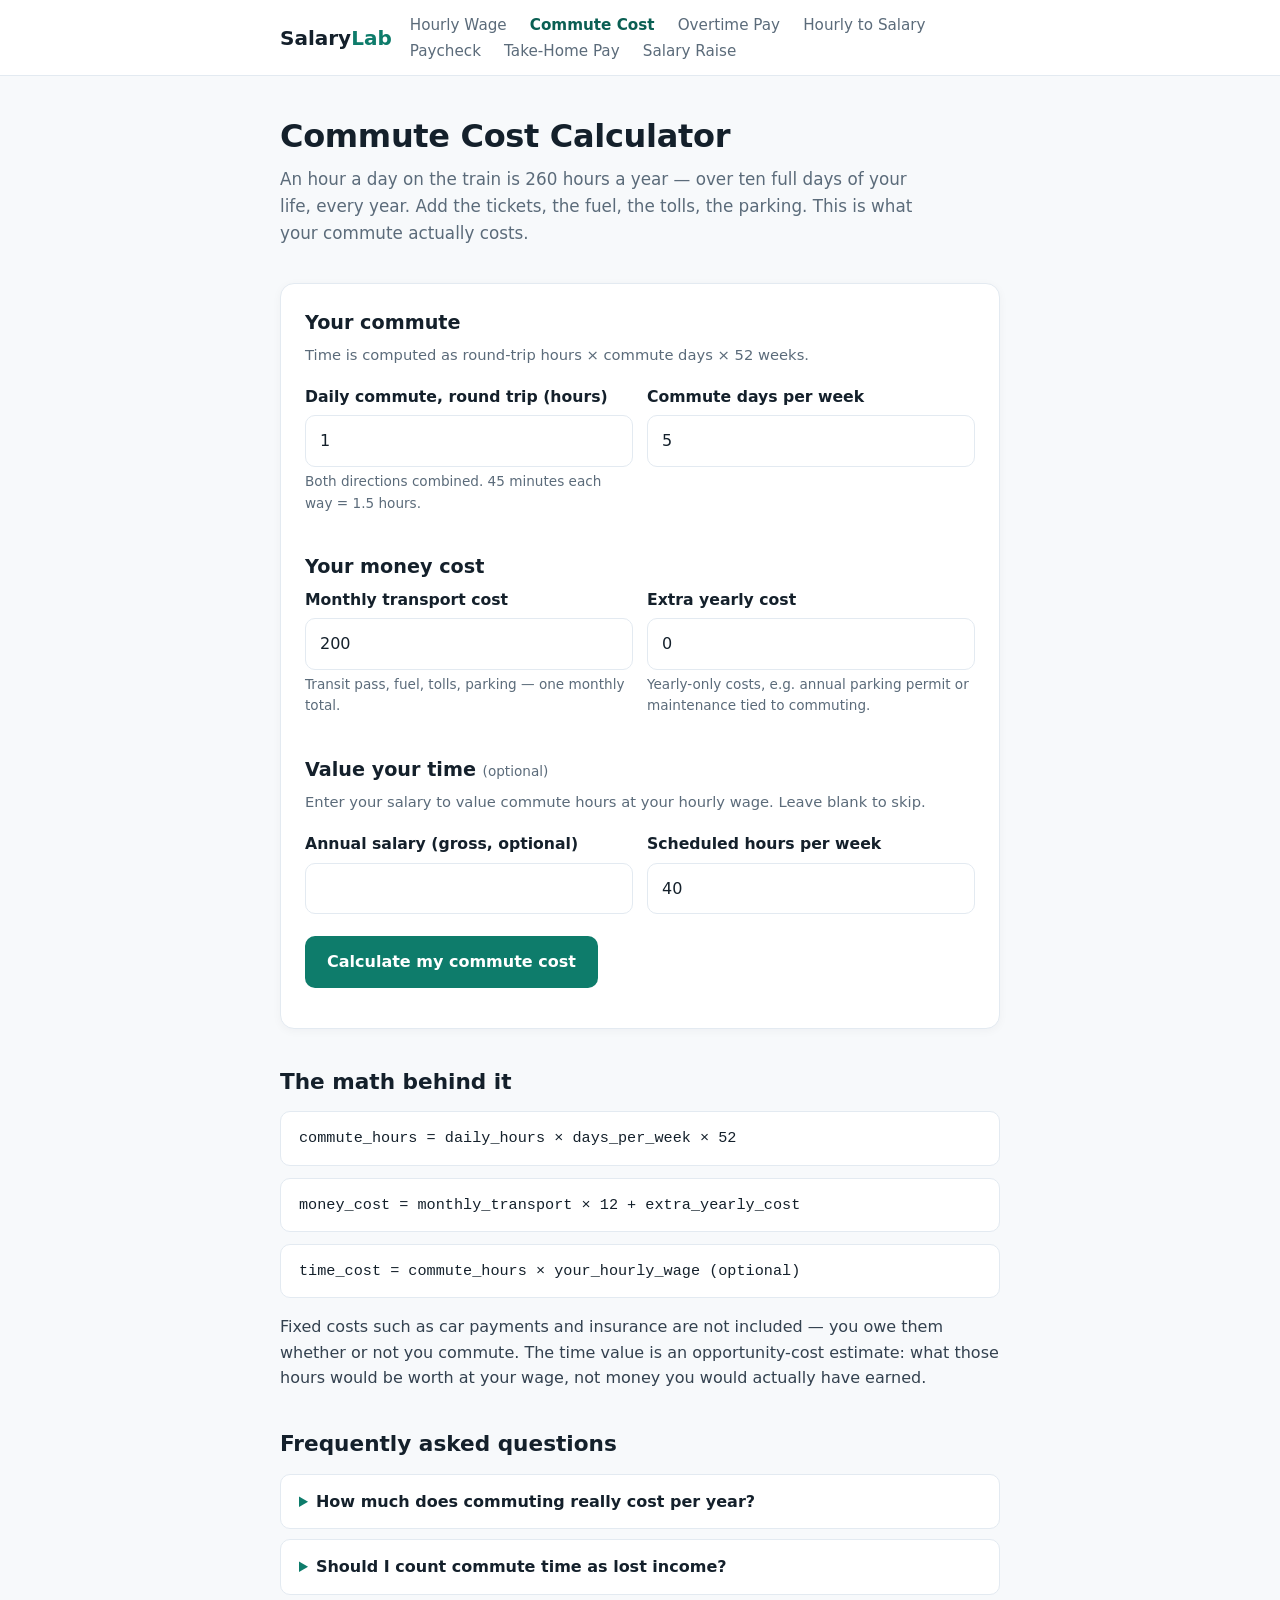
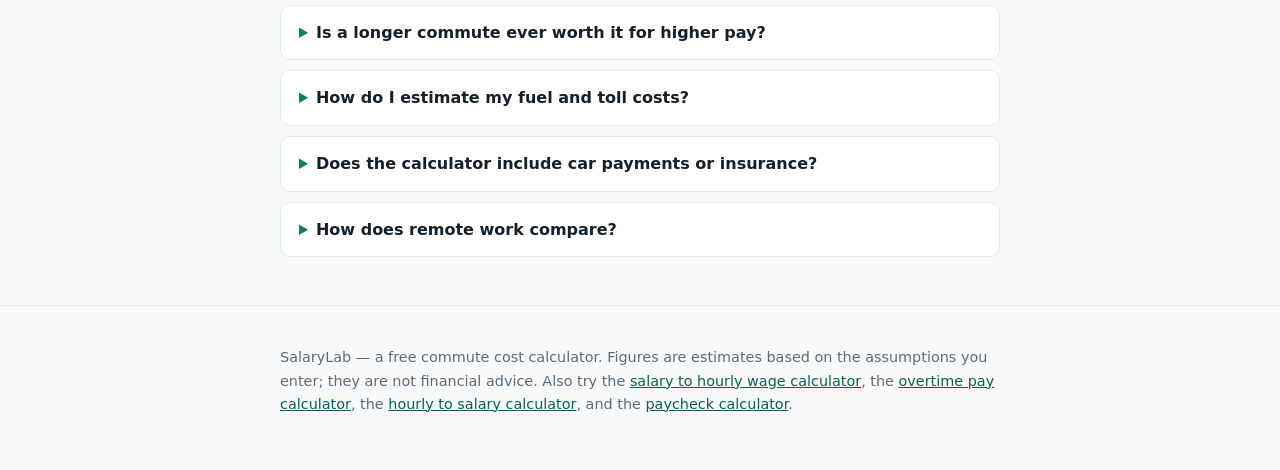
==== commute-cost/index.html @ ada54b38 "deploy commute-cost/index.html" ====
<!DOCTYPE html>
<html lang="en">
<head>
<meta charset="utf-8">
<meta name="viewport" content="width=device-width, initial-scale=1">
<title>Commute Cost Calculator — How Much Your Commute Really Costs | SalaryLab</title>
<meta name="description" content="Calculate the true yearly cost of your commute: the hours lost plus the money spent on transit, fuel, tolls, and parking — in one clear number.">
<link rel="canonical" href="https://salary.mimito6.uk/commute-cost">
<link rel="stylesheet" href="../styles.css">
<meta name="theme-color" content="#0e7c6b">
<script type="application/ld+json">
{
  "@context": "https://schema.org",
  "@type": "WebApplication",
  "name": "SalaryLab — Commute Cost Calculator",
  "url": "https://salary.mimito6.uk/commute-cost",
  "applicationCategory": "FinanceApplication",
  "operatingSystem": "Any",
  "offers": { "@type": "Offer", "price": "0", "priceCurrency": "USD" },
  "description": "Estimate the total yearly cost of commuting: hours lost plus money spent on transit, fuel, tolls, and parking."
}
</script>
<script type="application/ld+json">
{
  "@context": "https://schema.org",
  "@type": "FAQPage",
  "mainEntity": [
    {
      "@type": "Question",
      "name": "How much does commuting really cost per year?",
      "acceptedAnswer": { "@type": "Answer", "text": "It costs money plus time. Add your yearly transit or fuel expenses to the value of your commute hours. For example, a 1-hour daily round trip, 5 days a week, is 260 hours a year; valued at a $48.08/hour wage that is $12,500 in time alone." }
    },
    {
      "@type": "Question",
      "name": "Should I count commute time as lost income?",
      "acceptedAnswer": { "@type": "Answer", "text": "That is up to you. Valuing commute hours at your hourly wage shows the opportunity cost — what that time would be worth at your rate of pay. It is an estimate of lost value, not money you would have earned." }
    },
    {
      "@type": "Question",
      "name": "Is a longer commute ever worth it for higher pay?",
      "acceptedAnswer": { "@type": "Answer", "text": "Compare the salary difference against your commute cost. If the raise is smaller than what the commute costs you in time and money each year, the higher-paying job pays you less in real terms." }
    },
    {
      "@type": "Question",
      "name": "How do I estimate my fuel and toll costs?",
      "acceptedAnswer": { "@type": "Answer", "text": "Start with your monthly spend: fuel, tolls, parking, and transit passes. Multiply by 12, then add any yearly costs like vehicle maintenance tied to commuting. Enter the monthly figure and extra yearly costs in the calculator." }
    },
    {
      "@type": "Question",
      "name": "Does the calculator include car payments or insurance?",
      "acceptedAnswer": { "@type": "Answer", "text": "No. Fixed costs like car payments and insurance are due whether or not you commute, so they are excluded. Only include costs that scale with commuting, plus the optional time value of your commute hours." }
    },
    {
      "@type": "Question",
      "name": "How does remote work compare?",
      "acceptedAnswer": { "@type": "Answer", "text": "Working from home removes both the money cost and the time cost of commuting. Enter your current commute details to see the total yearly value a remote or hybrid schedule would give you back." }
    }
  ]
}
</script>
</head>
<body>
<header class="site-header">
  <div class="wrap">
    <a class="brand" href="/">Salary<span>Lab</span></a>
    <nav class="site-nav">
      <a href="/">Hourly Wage</a>
      <a href="/commute-cost" aria-current="page">Commute Cost</a>
      <a href="/overtime-pay">Overtime Pay</a>
      <a href="/hourly-to-salary">Hourly to Salary</a>
      <a href="/paycheck">Paycheck</a>
      <a href="/take-home-pay">Take-Home Pay</a>
      <a href="/salary-raise">Salary Raise</a>
    </nav>
  </div>
</header>

<main class="wrap">
  <div class="hero">
    <h1>Commute Cost Calculator</h1>
    <p class="lede">An hour a day on the train is 260 hours a year — over ten full days of your life, every year. Add the tickets, the fuel, the tolls, the parking. This is what your commute actually costs.</p>
  </div>

  <div class="card">
    <h2>Your commute</h2>
    <p class="hint">Time is computed as round-trip hours × commute days × 52 weeks.</p>
    <div class="field-grid">
      <div class="field">
        <label for="cCommuteHours">Daily commute, round trip (hours)</label>
        <input id="cCommuteHours" type="number" inputmode="decimal" min="0" step="any" value="1">
        <small>Both directions combined. 45 minutes each way = 1.5 hours.</small>
      </div>
      <div class="field">
        <label for="cDays">Commute days per week</label>
        <input id="cDays" type="number" inputmode="numeric" min="0" max="7" step="1" value="5">
      </div>
    </div>
    <h2 style="margin-top:22px;">Your money cost</h2>
    <div class="field-grid">
      <div class="field">
        <label for="cMonthlyCost">Monthly transport cost</label>
        <input id="cMonthlyCost" type="number" inputmode="decimal" min="0" step="any" value="200">
        <small>Transit pass, fuel, tolls, parking — one monthly total.</small>
      </div>
      <div class="field">
        <label for="cAnnualCost">Extra yearly cost</label>
        <input id="cAnnualCost" type="number" inputmode="decimal" min="0" step="any" value="0">
        <small>Yearly-only costs, e.g. annual parking permit or maintenance tied to commuting.</small>
      </div>
    </div>
    <h2 style="margin-top:22px;">Value your time <span style="font-weight:400;color:var(--muted);font-size:0.85rem;">(optional)</span></h2>
    <p class="hint">Enter your salary to value commute hours at your hourly wage. Leave blank to skip.</p>
    <div class="field-grid">
      <div class="field">
        <label for="cSalary">Annual salary (gross, optional)</label>
        <input id="cSalary" type="number" inputmode="decimal" min="0" step="any" value="">
      </div>
      <div class="field">
        <label for="cHoursPerWeek">Scheduled hours per week</label>
        <input id="cHoursPerWeek" type="number" inputmode="decimal" min="0" step="any" value="40">
      </div>
    </div>
    <div class="btn-row">
      <button class="btn" id="calcCommuteBtn" type="button">Calculate my commute cost</button>
    </div>
    <p id="commuteError" role="alert" style="color:#b3541e;font-weight:600;"></p>

    <div class="results" id="commuteResults" aria-live="polite">
      <div class="big-number">
        <div class="eyebrow">Your commute costs you every year</div>
        <div class="value" id="ccTotal">—</div>
        <div class="delta" id="ccDelta"></div>
      </div>
      <ul class="result-lines">
        <li><span class="k">Hours spent commuting / year</span><span class="v" id="ccHours">—</span></li>
        <li><span class="k">That's equivalent to</span><span class="v" id="ccDays">—</span></li>
        <li><span class="k">Or full work weeks</span><span class="v" id="ccWeeks">—</span></li>
        <li><span class="k">Money spent on transport / year</span><span class="v" id="ccMoney">—</span></li>
        <li id="rowTimeCost"><span class="k">Time value (at your hourly wage)</span><span class="v" id="ccTime">—</span></li>
      </ul>
      <div class="warn-note">Thinking of taking a "better-paid" job further away? <a href="/">Check whether the raise beats the commute on your true hourly pay →</a></div>
    </div>
  </div>

  <section class="block">
    <h2>The math behind it</h2>
    <div class="formula">commute_hours = daily_hours × days_per_week × 52</div>
    <div class="formula">money_cost = monthly_transport × 12 + extra_yearly_cost</div>
    <div class="formula">time_cost = commute_hours × your_hourly_wage (optional)</div>
    <p>Fixed costs such as car payments and insurance are not included — you owe them whether or not you commute. The time value is an opportunity-cost estimate: what those hours would be worth at your wage, not money you would actually have earned.</p>
  </section>

  <section class="block faq">
    <h2>Frequently asked questions</h2>
    <details><summary>How much does commuting really cost per year?</summary>
      <p>It costs money plus time. Add your yearly transit or fuel expenses to the value of your commute hours. For example, a 1-hour daily round trip, 5 days a week, is 260 hours a year; valued at a $48.08/hour wage that is $12,500 in time alone.</p>
    </details>
    <details><summary>Should I count commute time as lost income?</summary>
      <p>That is up to you. Valuing commute hours at your hourly wage shows the opportunity cost — what that time would be worth at your rate of pay. It is an estimate of lost value, not money you would have earned.</p>
    </details>
    <details><summary>Is a longer commute ever worth it for higher pay?</summary>
      <p>Compare the salary difference against your commute cost. If the raise is smaller than what the commute costs you in time and money each year, the higher-paying job pays you less in real terms.</p>
    </details>
    <details><summary>How do I estimate my fuel and toll costs?</summary>
      <p>Start with your monthly spend: fuel, tolls, parking, and transit passes. Multiply by 12, then add any yearly costs like vehicle maintenance tied to commuting. Enter the monthly figure and extra yearly costs in the calculator.</p>
    </details>
    <details><summary>Does the calculator include car payments or insurance?</summary>
      <p>No. Fixed costs like car payments and insurance are due whether or not you commute, so they are excluded. Only include costs that scale with commuting, plus the optional time value of your commute hours.</p>
    </details>
    <details><summary>How does remote work compare?</summary>
      <p>Working from home removes both the money cost and the time cost of commuting. Enter your current commute details to see the total yearly value a remote or hybrid schedule would give you back.</p>
    </details>
  </section>
</main>

<footer class="site-footer">
  <div class="wrap">
    <p>SalaryLab — a free commute cost calculator. Figures are estimates based on the assumptions you enter; they are not financial advice. Also try the <a href="/">salary to hourly wage calculator</a>, the <a href="/overtime-pay">overtime pay calculator</a>, the <a href="/hourly-to-salary">hourly to salary calculator</a>, and the <a href="/paycheck">paycheck calculator</a>.</p>
  </div>
</footer>
<script src="../app.js"></script>
</body>
</html>
---- styles.css ----
/* SalaryLab — clean, mobile-first, zero external requests */
:root {
  --bg: #f7f9fb;
  --surface: #ffffff;
  --ink: #14202b;
  --muted: #5b6b7a;
  --line: #e3eaf1;
  --accent: #0e7c6b;
  --accent-dark: #0a5f53;
  --warn: #b3541e;
  --radius: 14px;
  --max: 760px;
  --font: system-ui, -apple-system, "Segoe UI", Roboto, "Helvetica Neue", Arial, sans-serif;
}
* { box-sizing: border-box; }
html { -webkit-text-size-adjust: 100%; }
body {
  margin: 0;
  font-family: var(--font);
  background: var(--bg);
  color: var(--ink);
  line-height: 1.6;
}
.wrap { max-width: var(--max); margin: 0 auto; padding: 0 20px; }

/* header / nav */
.site-header {
  background: var(--surface);
  border-bottom: 1px solid var(--line);
  position: sticky; top: 0; z-index: 10;
}
.site-header .wrap {
  display: flex; align-items: center; justify-content: space-between;
  padding-top: 12px; padding-bottom: 12px;
}
.brand { font-weight: 800; font-size: 1.25rem; color: var(--ink); text-decoration: none; }
.brand span { color: var(--accent); }
.site-nav a {
  color: var(--muted); text-decoration: none; font-size: 0.95rem; margin-left: 18px;
  white-space: nowrap;
}
.site-nav a[aria-current="page"] { color: var(--accent-dark); font-weight: 700; }
.site-nav a:hover { color: var(--ink); }

/* hero */
.hero { padding: 40px 0 8px; }
.hero h1 { font-size: 2rem; line-height: 1.25; margin: 0 0 10px; letter-spacing: -0.01em; }
.hero p.lede { color: var(--muted); font-size: 1.05rem; margin: 0; max-width: 60ch; }

/* calculator card */
.card {
  background: var(--surface);
  border: 1px solid var(--line);
  border-radius: var(--radius);
  padding: 24px;
  margin: 28px 0;
  box-shadow: 0 2px 10px rgba(20, 32, 43, 0.04);
}
.card h2 { margin: 0 0 4px; font-size: 1.2rem; }
.card .hint { color: var(--muted); font-size: 0.92rem; margin: 0 0 18px; }

.field { margin-bottom: 16px; }
.field label { display: block; font-weight: 650; margin-bottom: 6px; font-size: 0.98rem; }
.field small { display: block; color: var(--muted); font-weight: 400; margin-top: 4px; font-size: 0.85rem; }
.field input, .field select {
  width: 100%;
  font: inherit;
  padding: 12px 14px;
  border: 1px solid var(--line);
  border-radius: 10px;
  background: #fff;
  color: var(--ink);
}
.field input:focus, .field select:focus {
  outline: 2px solid var(--accent);
  outline-offset: 1px;
  border-color: var(--accent);
}
.field-grid { display: grid; grid-template-columns: 1fr 1fr; gap: 14px; }
@media (max-width: 560px) { .field-grid { grid-template-columns: 1fr; } }
.btn-row { display: flex; gap: 10px; flex-wrap: wrap; margin-top: 6px; }
button.btn {
  font: inherit; font-weight: 700; cursor: pointer;
  background: var(--accent); color: #fff; border: none;
  border-radius: 10px; padding: 13px 22px;
}
button.btn:hover { background: var(--accent-dark); }
button.btn-ghost {
  background: transparent; color: var(--muted); border: 1px solid var(--line);
}
button.btn-ghost:hover { color: var(--ink); }

/* results */
.results { display: none; }
.results.show { display: block; }
.big-number {
  background: var(--ink);
  color: #fff;
  border-radius: var(--radius);
  padding: 28px 24px;
  text-align: center;
  margin: 20px 0;
}
.big-number .eyebrow {
  text-transform: uppercase; letter-spacing: 0.08em;
  font-size: 0.8rem; color: #9fb3c4; margin-bottom: 6px;
}
.big-number .value { font-size: 3rem; font-weight: 800; letter-spacing: -0.02em; line-height: 1.1; }
.big-number .value small { font-size: 1.2rem; font-weight: 600; color: #9fb3c4; }
.big-number .delta { margin-top: 10px; font-size: 1.05rem; color: #ffd9a8; }
.big-number.nominal .delta { color: #9fd8c9; }
.big-number.nominal .value { font-size: 2.4rem; }
.result-lines { margin: 0; padding: 0; list-style: none; }
.result-lines li {
  display: flex; justify-content: space-between; gap: 12px;
  padding: 10px 2px; border-bottom: 1px dashed var(--line);
  font-size: 0.98rem;
}
.result-lines li:last-child { border-bottom: none; }
.result-lines .k { color: var(--muted); }
.result-lines .v { font-weight: 700; white-space: nowrap; }
.warn-note {
  background: #fff7ed; border: 1px solid #f4d9b8; color: #7a4a12;
  border-radius: 10px; padding: 12px 16px; font-size: 0.9rem; margin-top: 16px;
}

/* explainer + faq */
section.block { margin: 36px 0; }
section.block h2 { font-size: 1.35rem; margin: 0 0 12px; }
section.block p, section.block li { color: #33414f; }
.formula {
  background: var(--surface); border: 1px solid var(--line); border-radius: 10px;
  padding: 14px 18px; font-family: ui-monospace, SFMono-Regular, Menlo, Consolas, monospace;
  font-size: 0.95rem; overflow-x: auto; margin: 12px 0;
}
.faq details {
  background: var(--surface); border: 1px solid var(--line); border-radius: 10px;
  padding: 14px 18px; margin-bottom: 10px;
}
.faq summary { font-weight: 650; cursor: pointer; }
.faq summary::marker { color: var(--accent); }
.faq p { margin: 8px 0 2px; color: #33414f; }

.site-footer {
  border-top: 1px solid var(--line); margin-top: 48px; padding: 26px 0 40px;
  color: var(--muted); font-size: 0.9rem;
}
.site-footer a { color: var(--accent-dark); }

@media (prefers-color-scheme: dark) {
  :root {
    --bg: #10161d; --surface: #172029; --ink: #e8eef4; --muted: #93a5b5;
    --line: #26333f; --accent: #35b598; --accent-dark: #63d3b9; --warn: #e09a55;
  }
  .field input, .field select { background: #10161d; }
  .big-number .eyebrow { color: #8fa3b5; }
  section.block p, section.block li { color: #c3cfda; }
  .faq p { color: #c3cfda; }
  .warn-note { background: #241a0e; border-color: #6b4a1e; color: #e8b96f; }
}
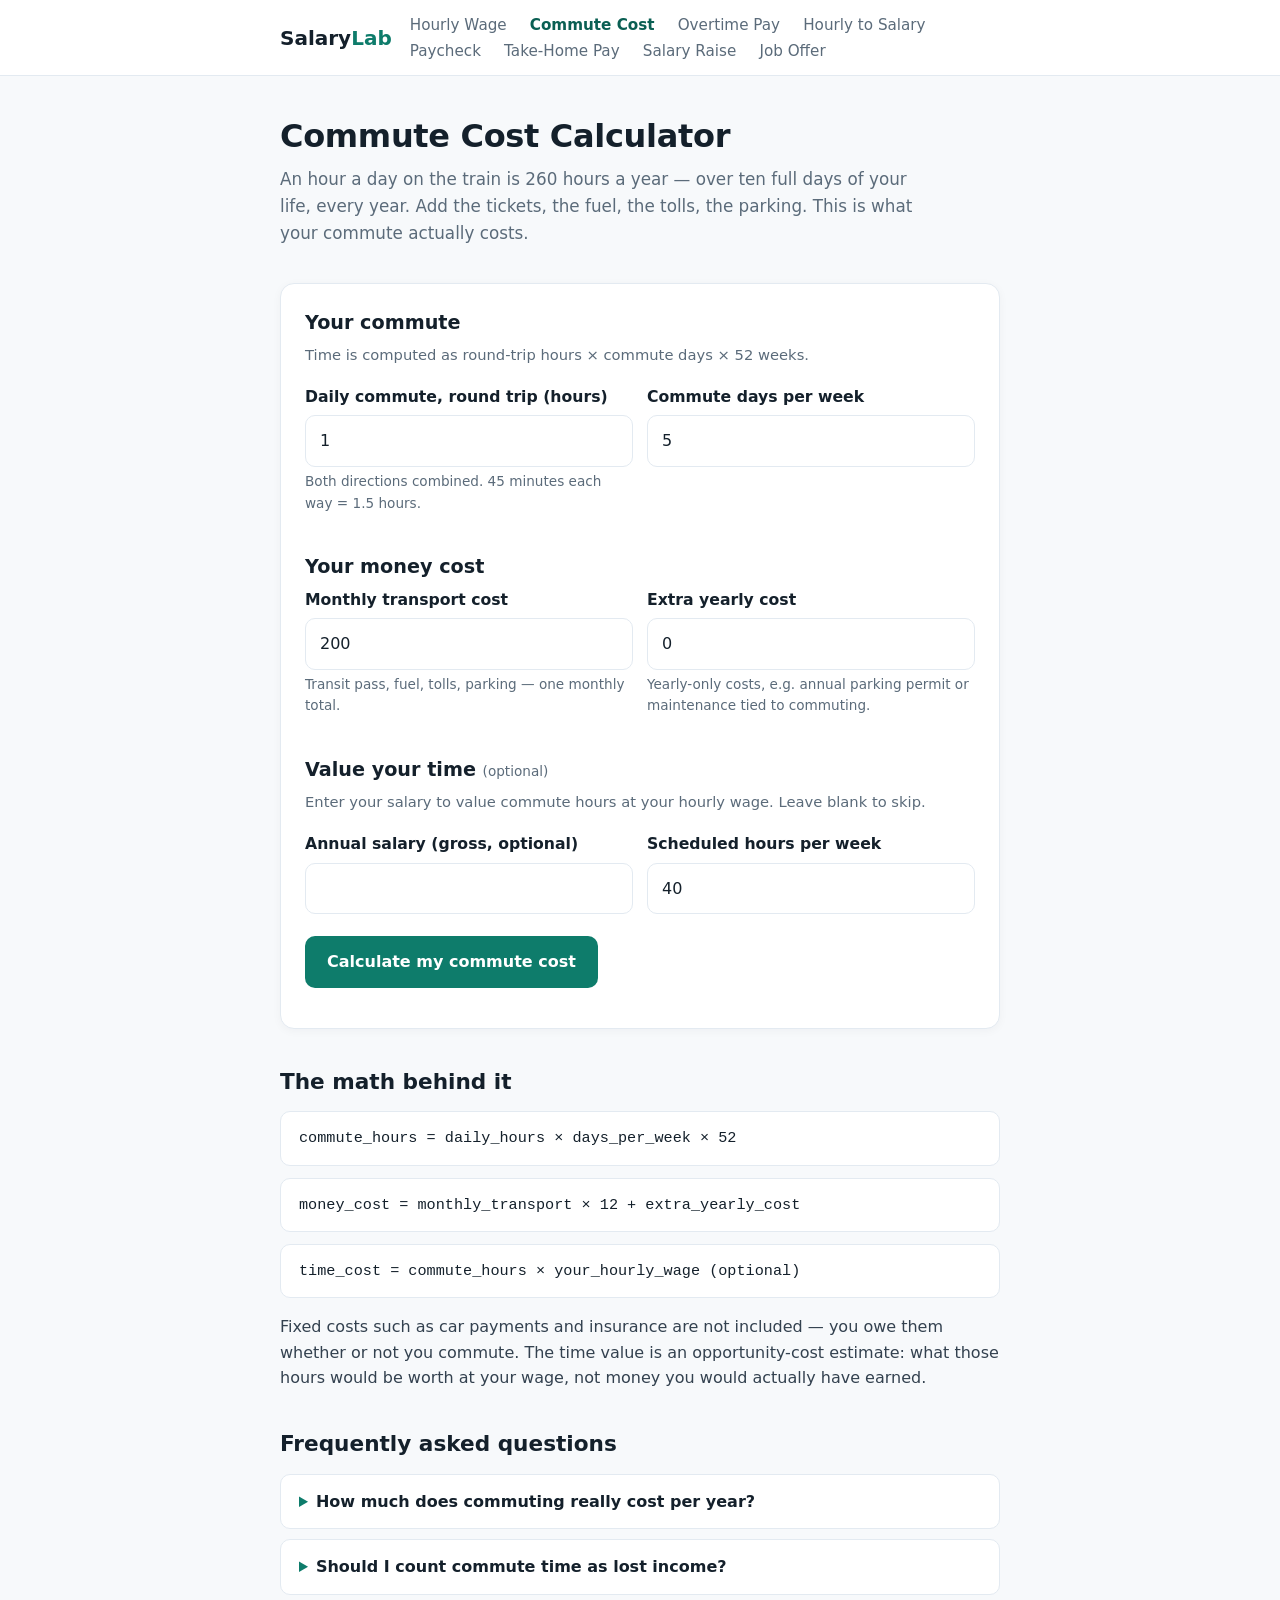
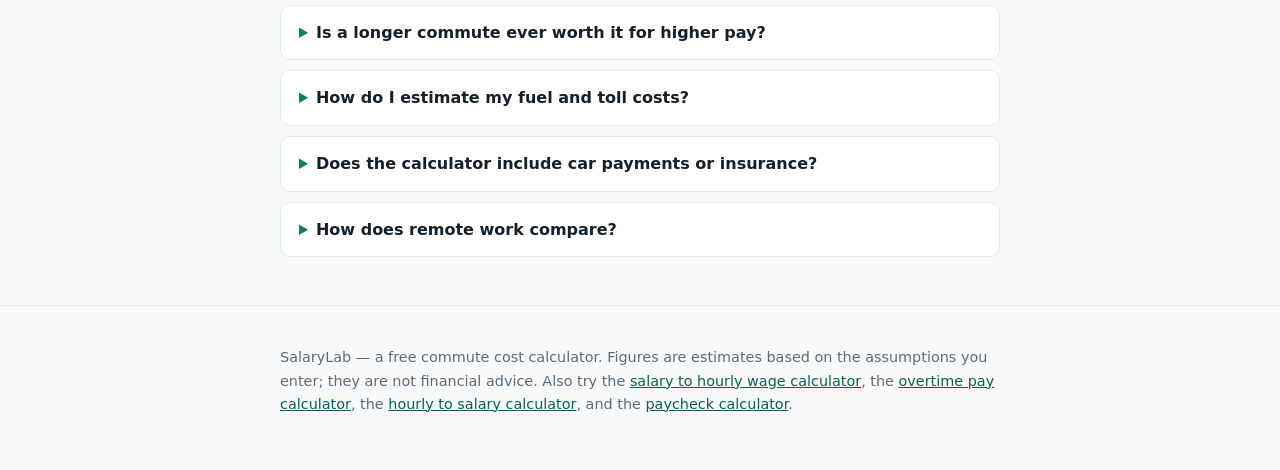
==== commit 5d461929: "deploy commute-cost/index.html" ====
--- a/commute-cost/index.html
+++ b/commute-cost/index.html
@@ -71,6 +71,7 @@
       <a href="/paycheck">Paycheck</a>
       <a href="/take-home-pay">Take-Home Pay</a>
       <a href="/salary-raise">Salary Raise</a>
+      <a href="/job-offer-comparison">Job Offer</a>
     </nav>
   </div>
 </header>
--- a/styles.css
+++ b/styles.css
@@ -78,6 +78,12 @@
 }
 .field-grid { display: grid; grid-template-columns: 1fr 1fr; gap: 14px; }
 @media (max-width: 560px) { .field-grid { grid-template-columns: 1fr; } }
+.offer-grid { display: grid; grid-template-columns: 1fr 1fr; gap: 18px; }
+@media (max-width: 640px) { .offer-grid { grid-template-columns: 1fr; } }
+.offer-card { border: 1px solid var(--line); border-radius: var(--radius); padding: 18px; background: var(--surface); }
+.offer-card h3 { margin: 0 0 12px; font-size: 1.1rem; }
+.winner-tag { display: inline-block; background: var(--accent); color: #fff; font-size: 0.8rem; font-weight: 700; border-radius: 999px; padding: 2px 10px; margin-left: 8px; vertical-align: middle; }
+.winner-tag:empty { display: none; }
 .btn-row { display: flex; gap: 10px; flex-wrap: wrap; margin-top: 6px; }
 button.btn {
   font: inherit; font-weight: 700; cursor: pointer;
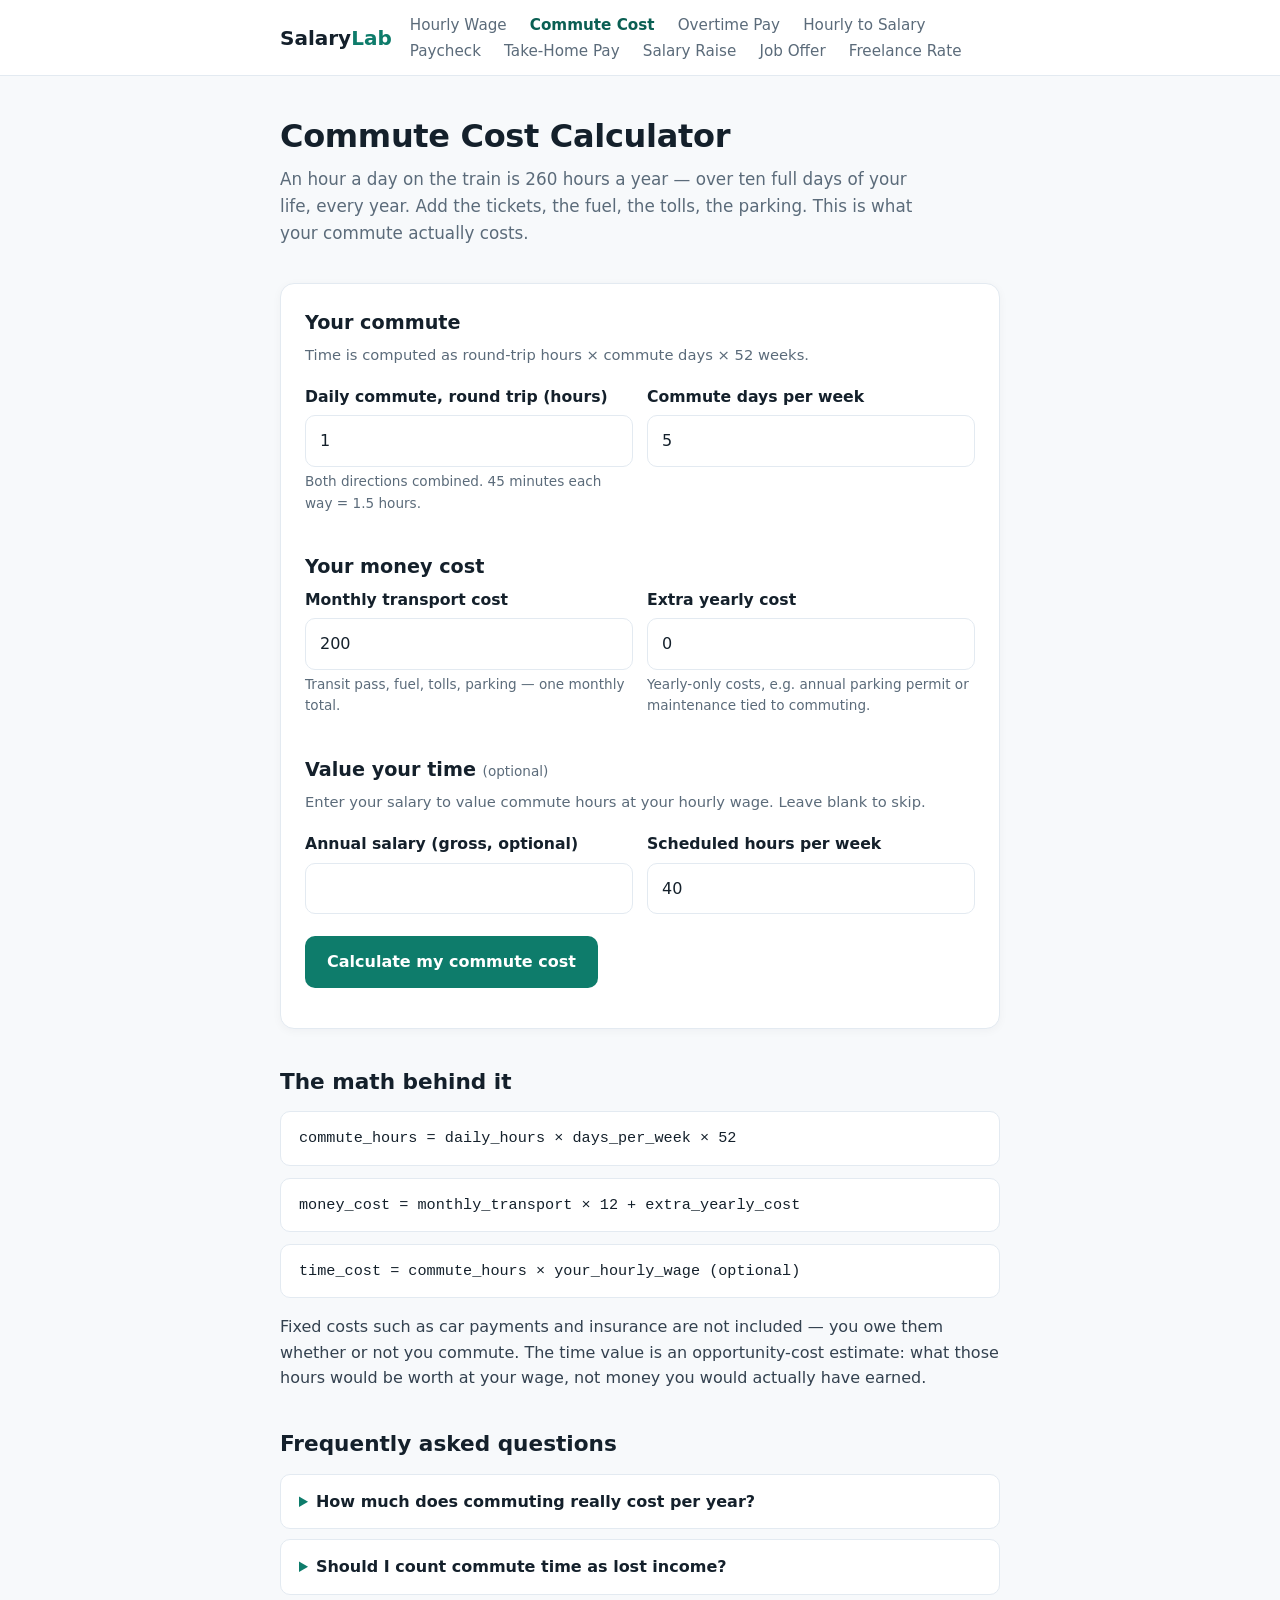
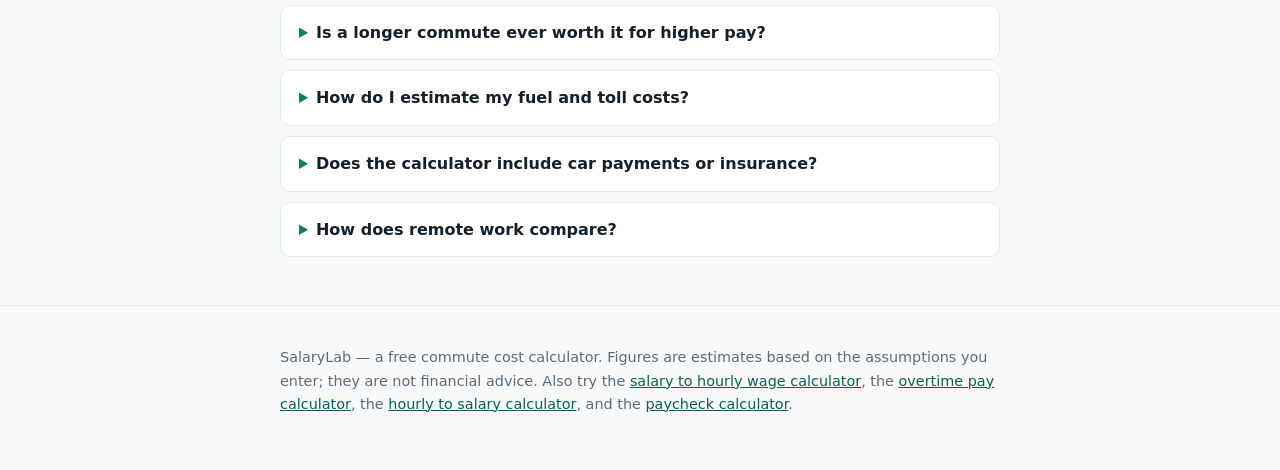
==== commit b57b1fb8: "deploy commute-cost/index.html" ====
--- a/commute-cost/index.html
+++ b/commute-cost/index.html
@@ -72,6 +72,7 @@
       <a href="/take-home-pay">Take-Home Pay</a>
       <a href="/salary-raise">Salary Raise</a>
       <a href="/job-offer-comparison">Job Offer</a>
+      <a href="/freelance-rate">Freelance Rate</a>
     </nav>
   </div>
 </header>
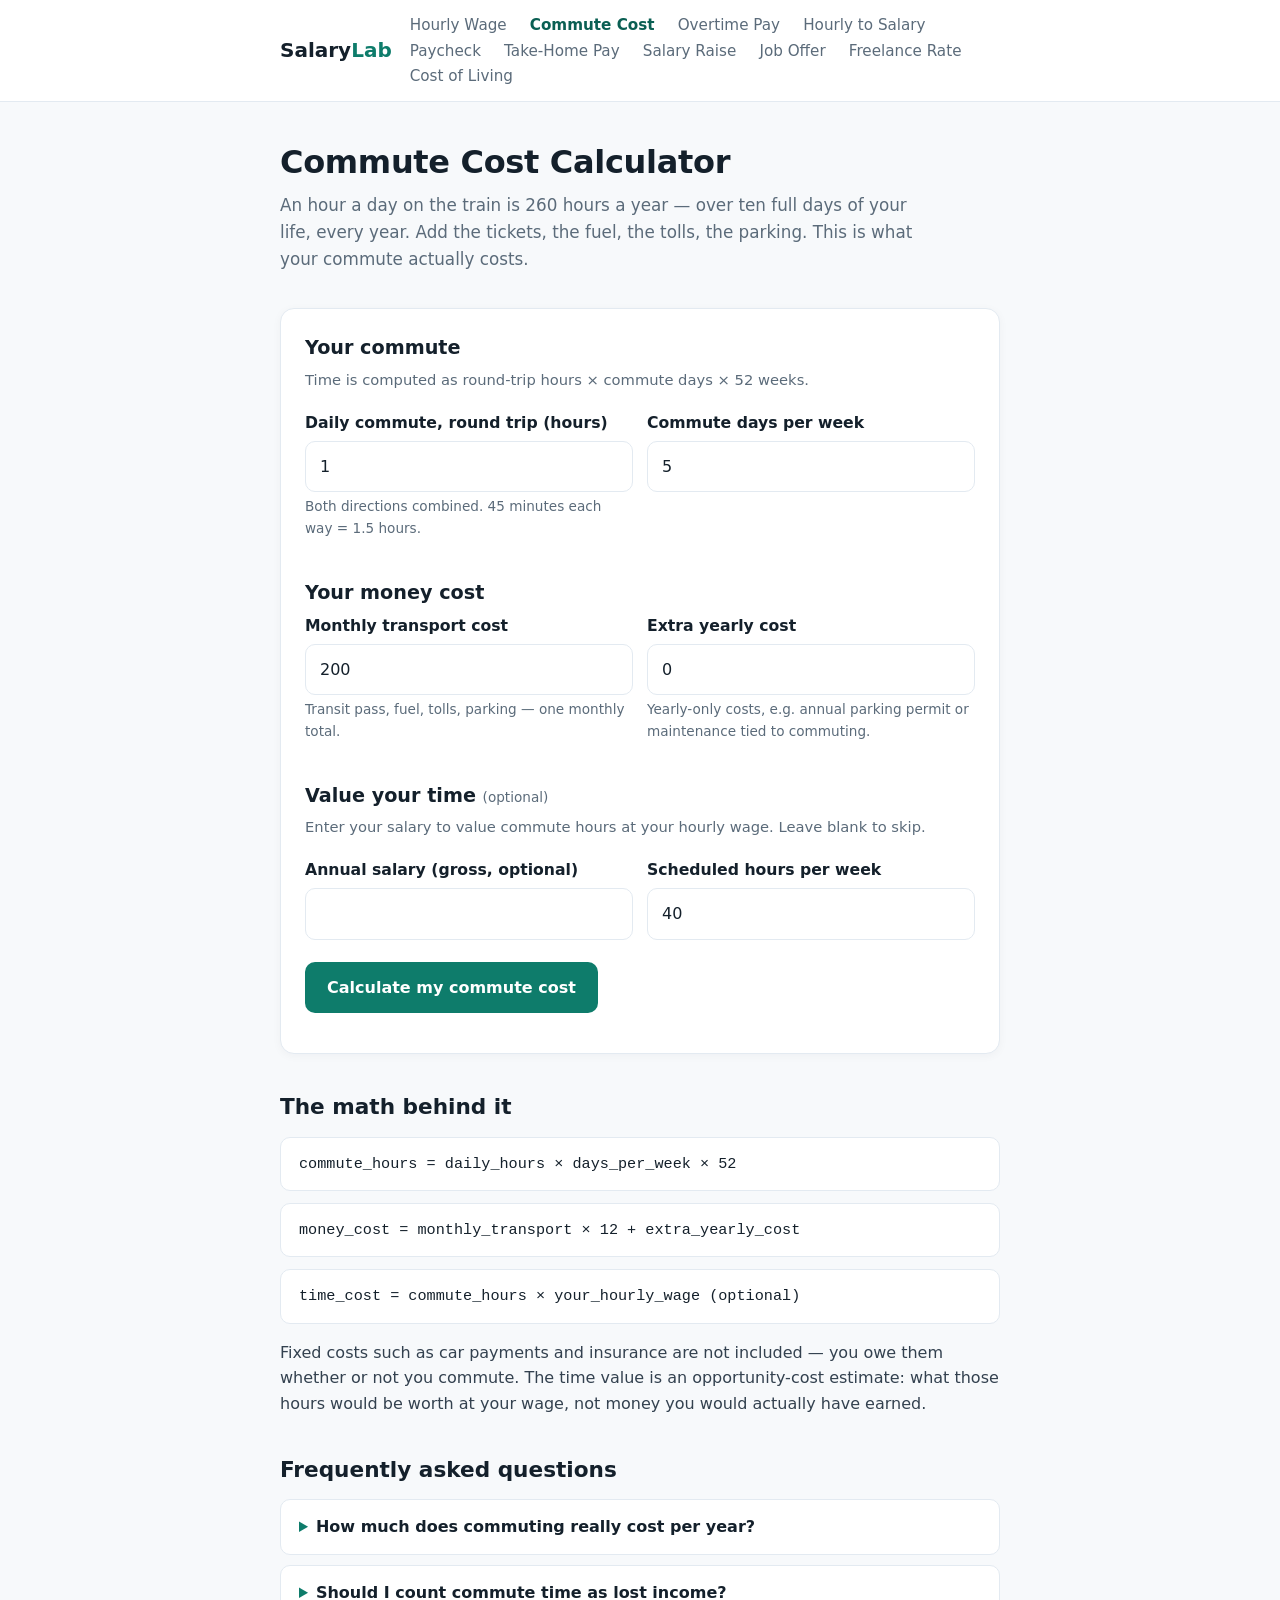
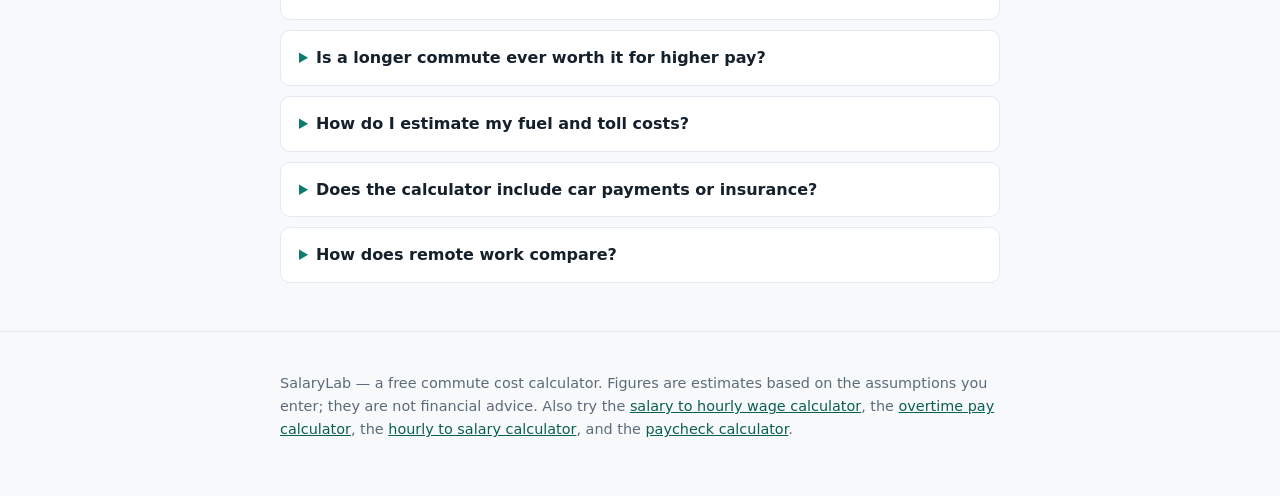
==== commit 843fb7c7: "deploy commute-cost/index.html" ====
--- a/commute-cost/index.html
+++ b/commute-cost/index.html
@@ -73,6 +73,7 @@
       <a href="/salary-raise">Salary Raise</a>
       <a href="/job-offer-comparison">Job Offer</a>
       <a href="/freelance-rate">Freelance Rate</a>
+      <a href="/cost-of-living-salary">Cost of Living</a>
     </nav>
   </div>
 </header>
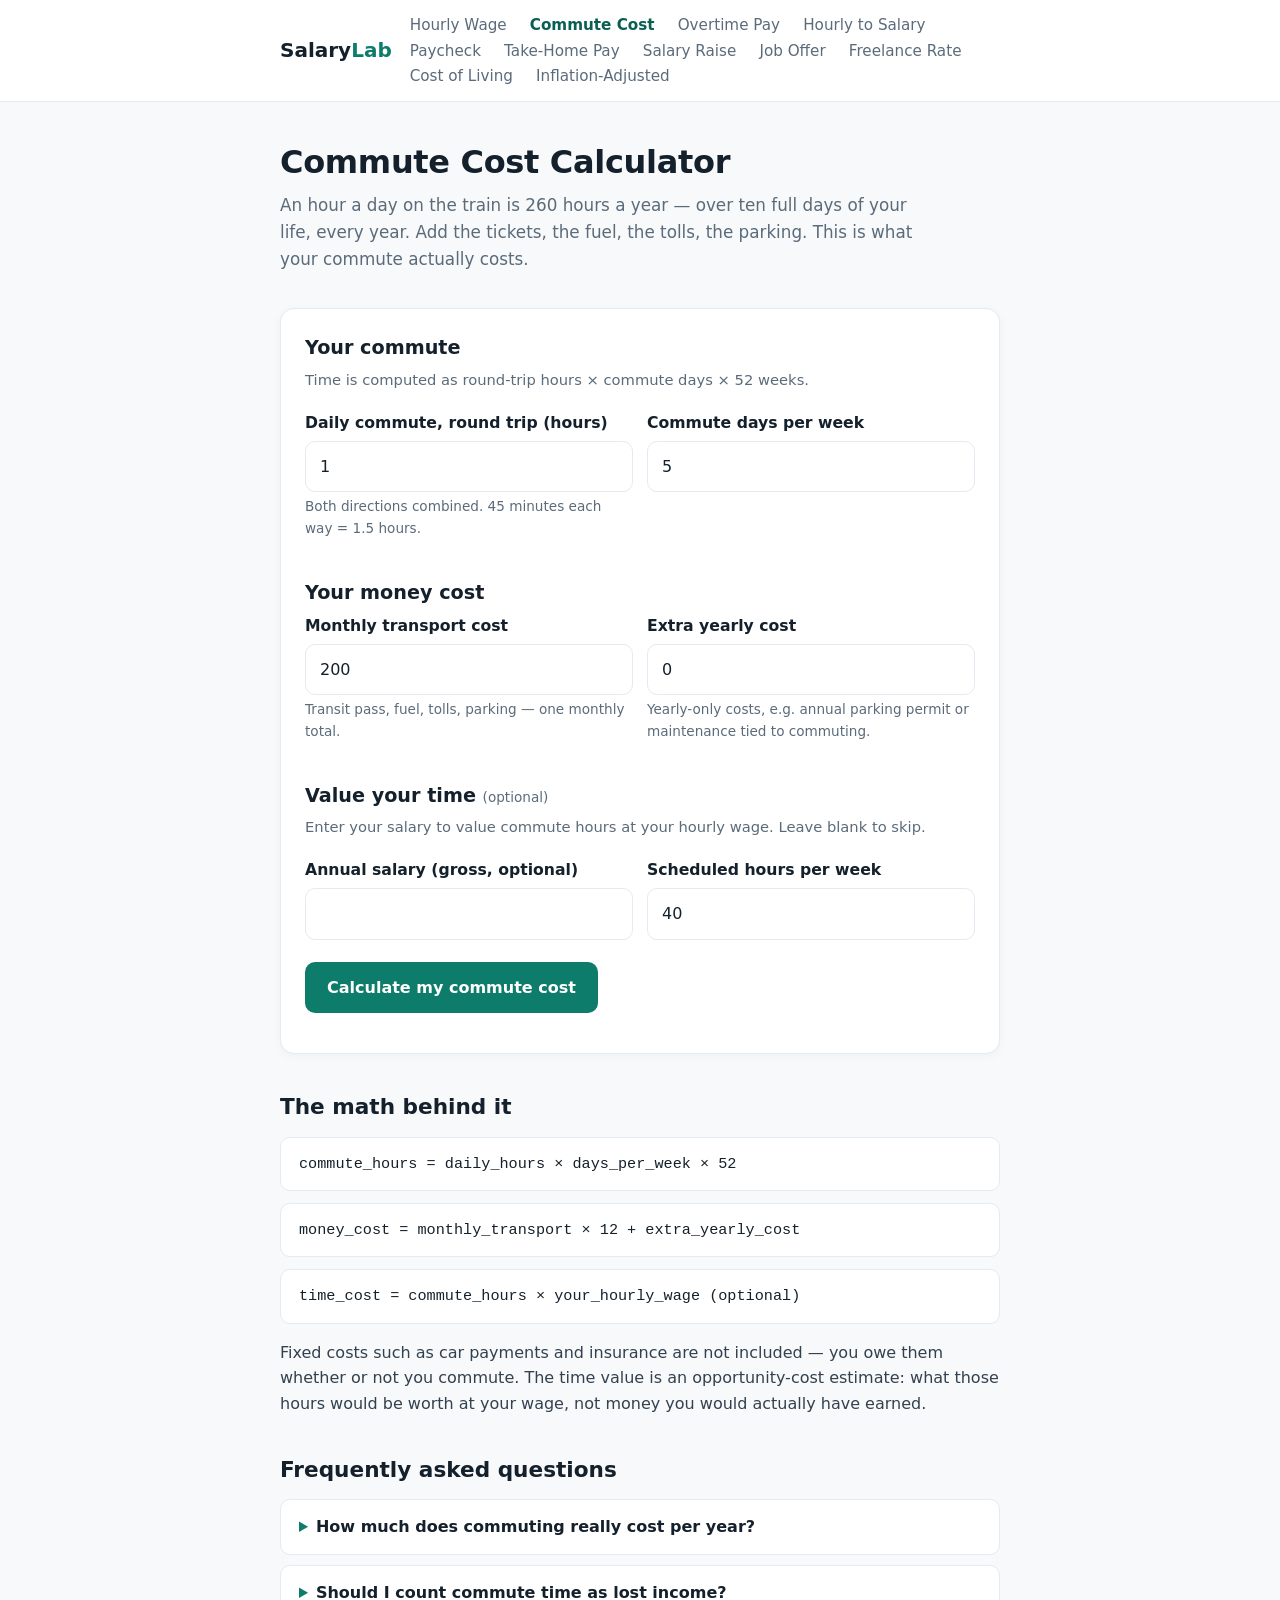
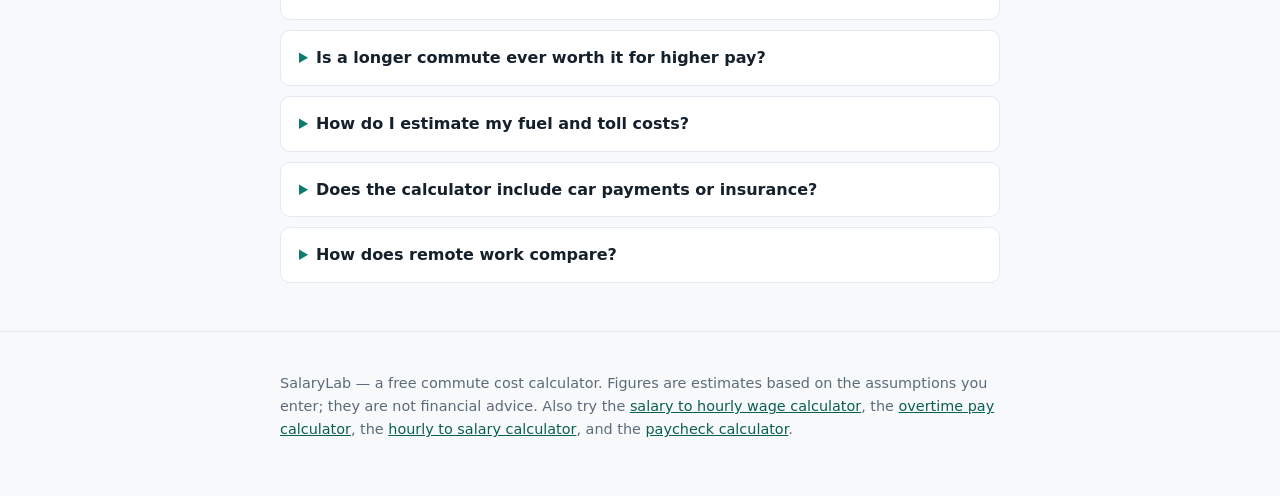
==== commit 3bcfcc7e: "deploy commute-cost/index.html" ====
--- a/commute-cost/index.html
+++ b/commute-cost/index.html
@@ -74,6 +74,7 @@
       <a href="/job-offer-comparison">Job Offer</a>
       <a href="/freelance-rate">Freelance Rate</a>
       <a href="/cost-of-living-salary">Cost of Living</a>
+      <a href="/inflation-adjusted-salary">Inflation-Adjusted</a>
     </nav>
   </div>
 </header>
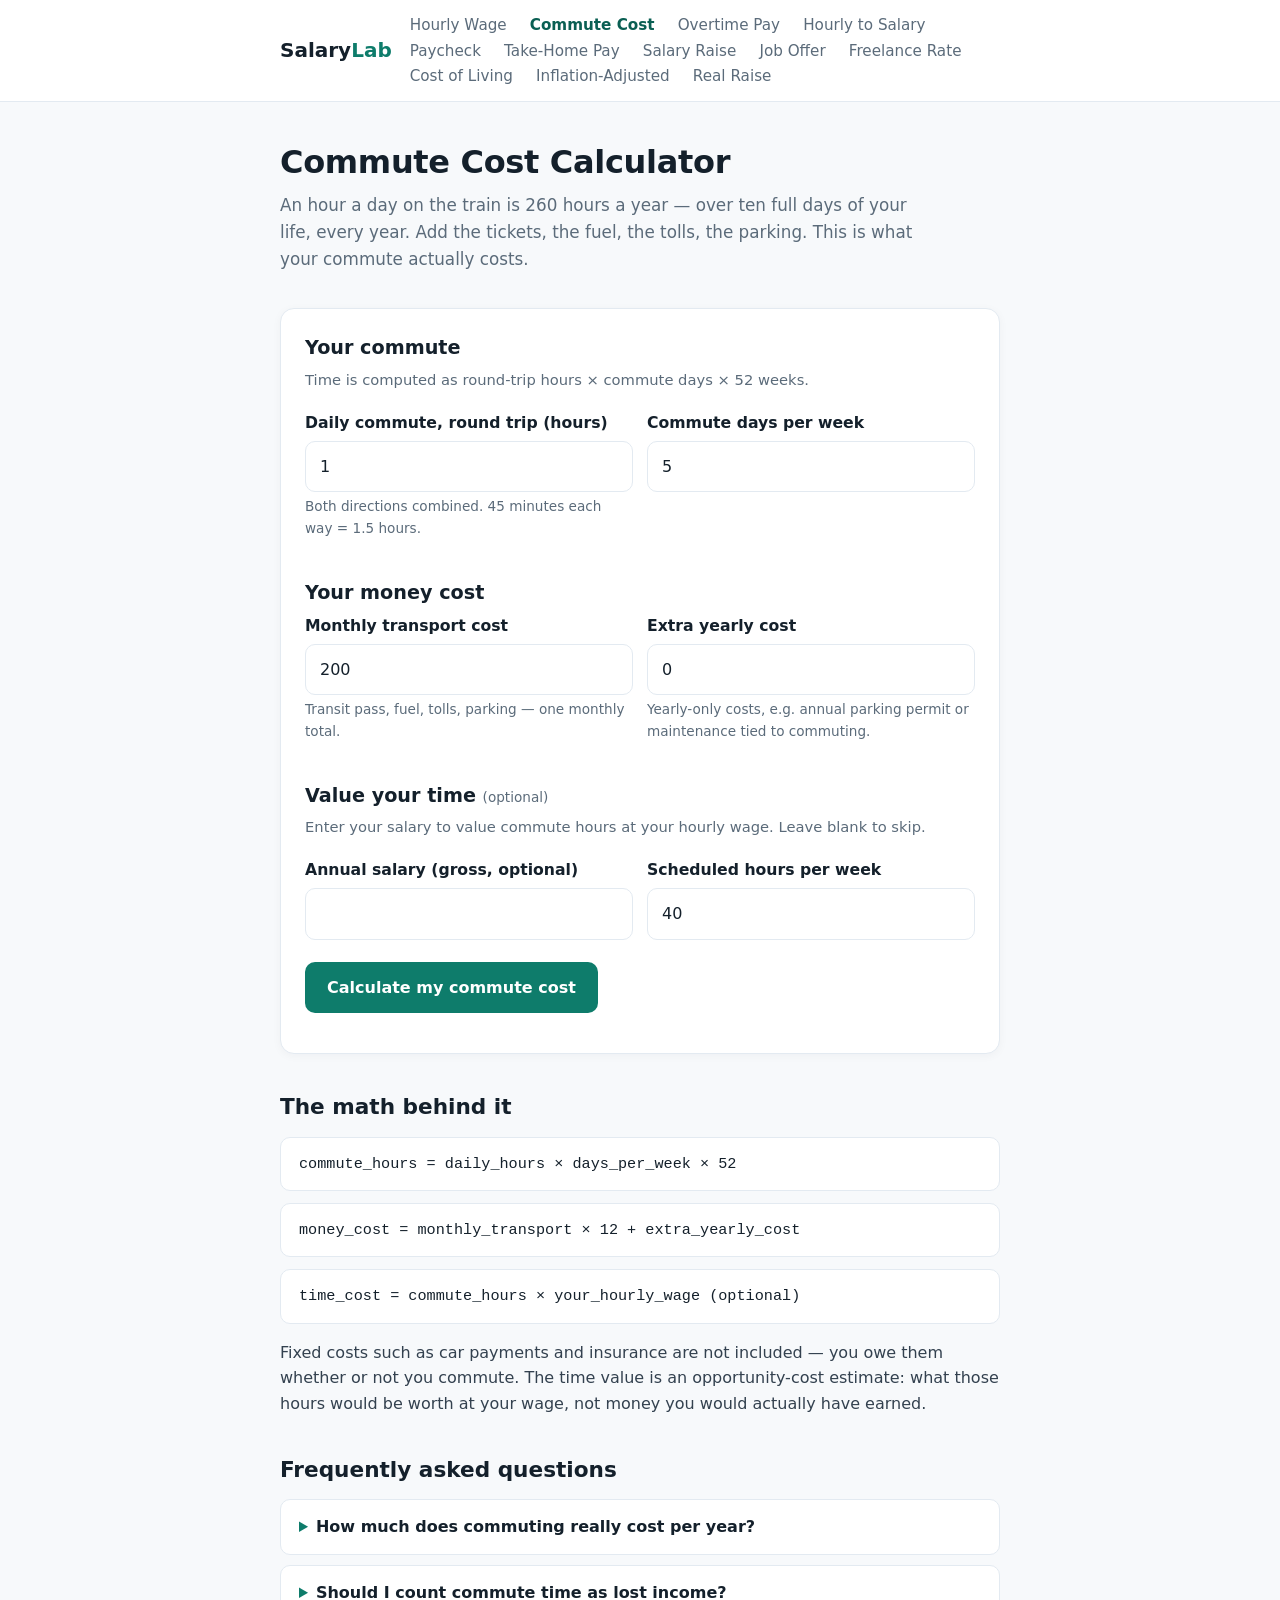
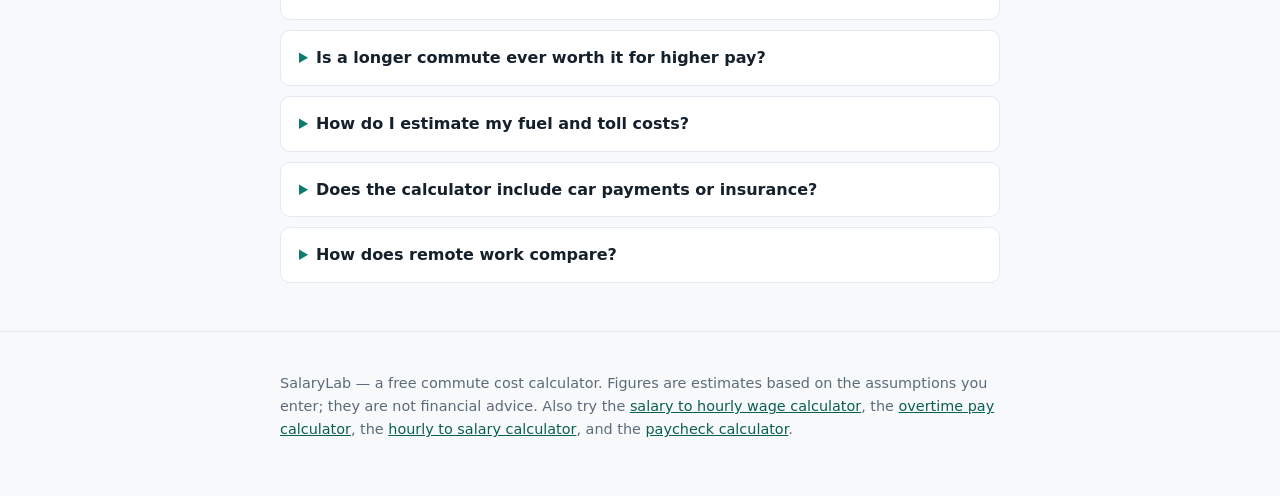
==== commit 329750b4: "deploy commute-cost/index.html" ====
--- a/commute-cost/index.html
+++ b/commute-cost/index.html
@@ -75,6 +75,7 @@
       <a href="/freelance-rate">Freelance Rate</a>
       <a href="/cost-of-living-salary">Cost of Living</a>
       <a href="/inflation-adjusted-salary">Inflation-Adjusted</a>
+      <a href="/real-raise">Real Raise</a>
     </nav>
   </div>
 </header>
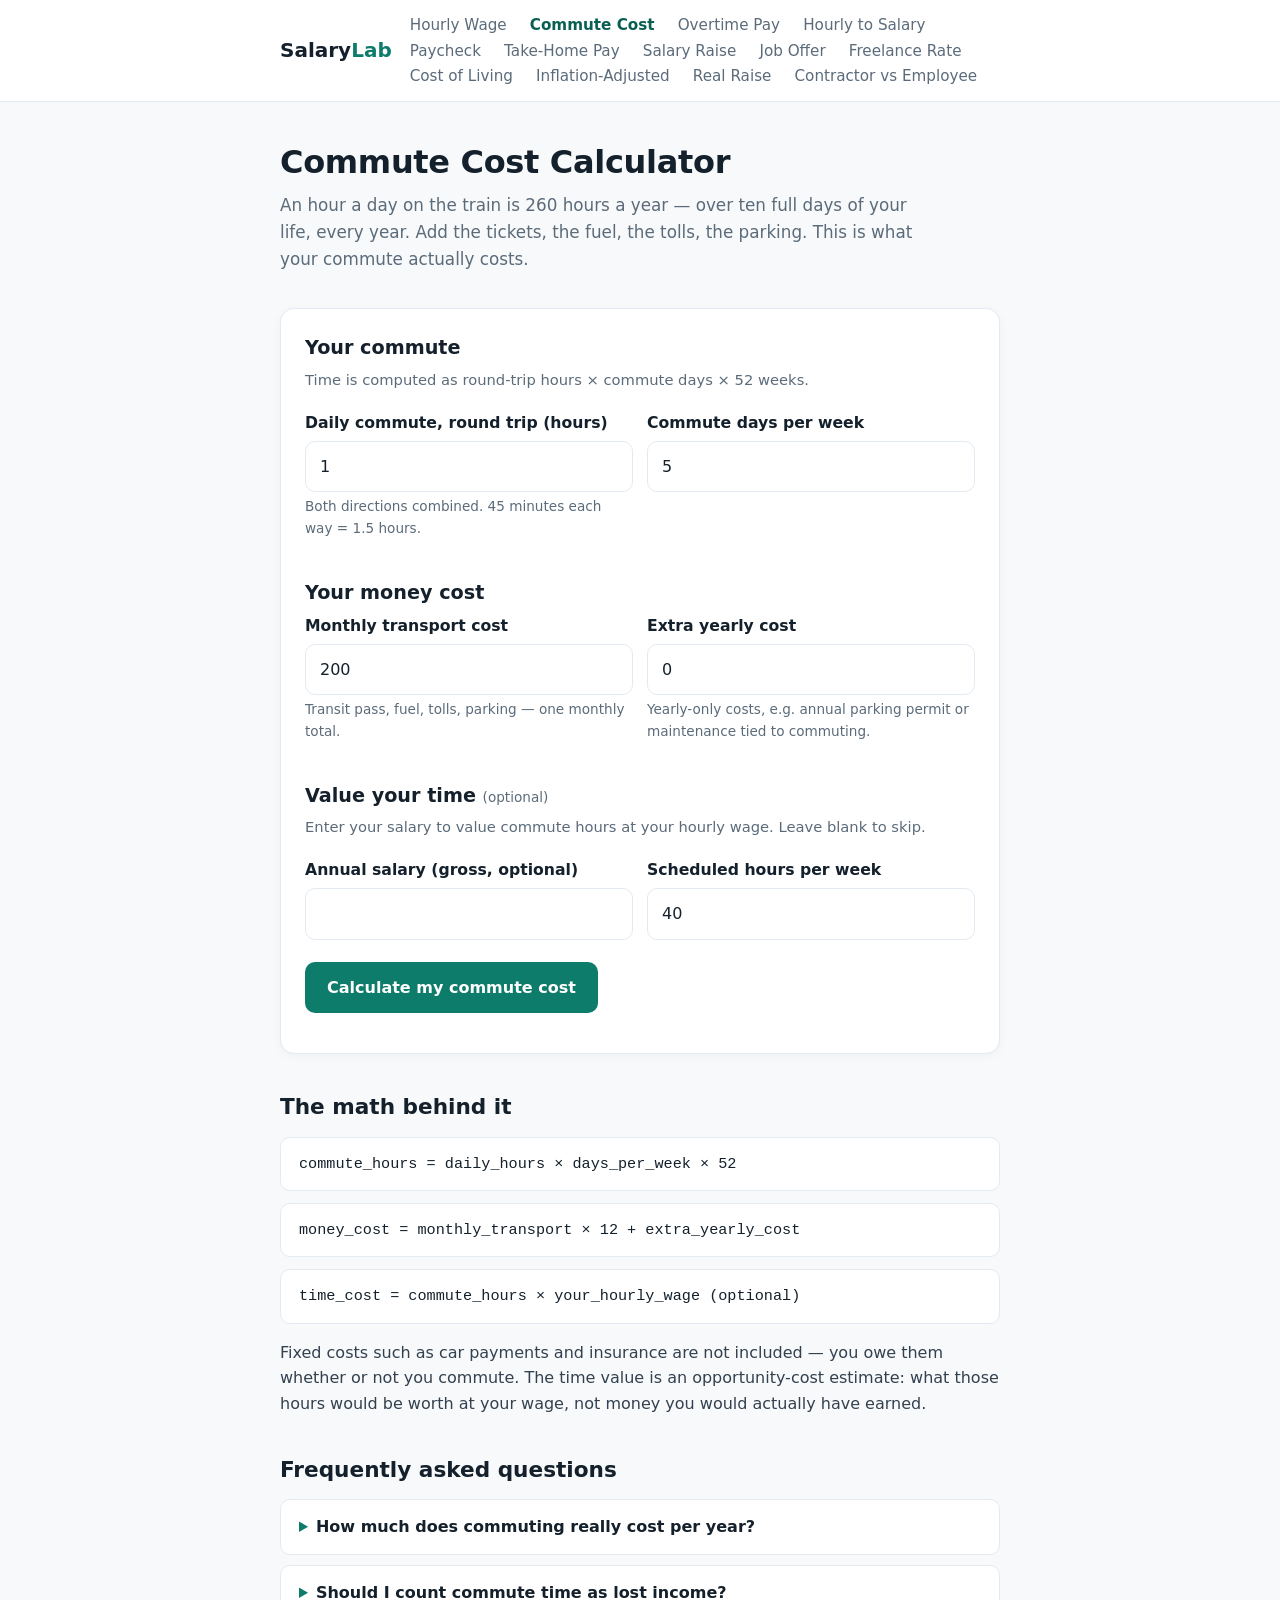
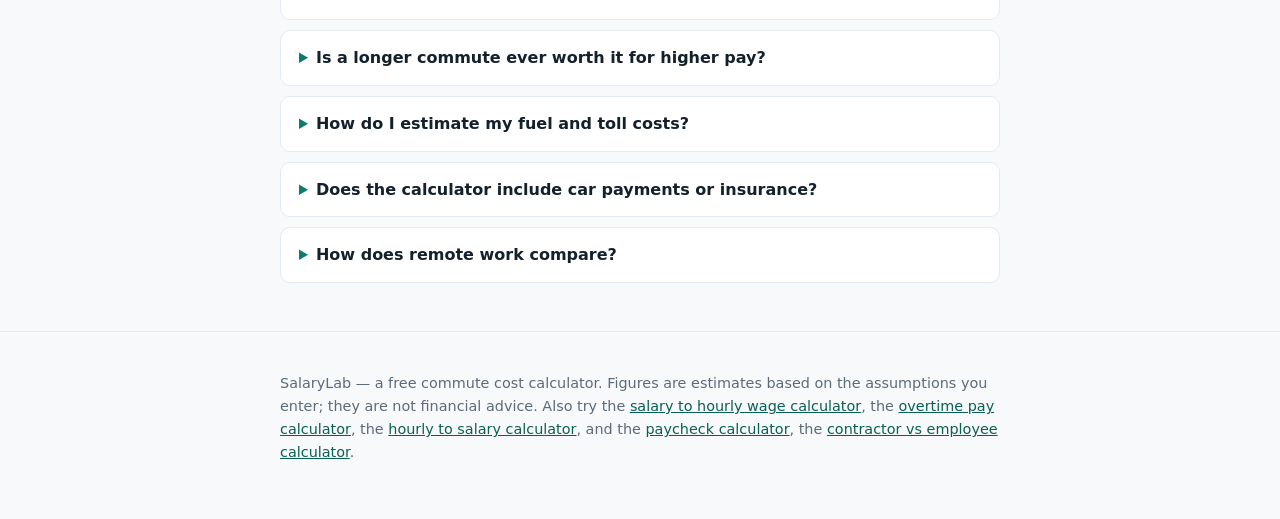
==== commit ee029fe0: "deploy commute-cost/index.html" ====
--- a/commute-cost/index.html
+++ b/commute-cost/index.html
@@ -76,6 +76,7 @@
       <a href="/cost-of-living-salary">Cost of Living</a>
       <a href="/inflation-adjusted-salary">Inflation-Adjusted</a>
       <a href="/real-raise">Real Raise</a>
+      <a href="/contractor-vs-employee">Contractor vs Employee</a>
     </nav>
   </div>
 </header>
@@ -180,7 +181,7 @@
 
 <footer class="site-footer">
   <div class="wrap">
-    <p>SalaryLab — a free commute cost calculator. Figures are estimates based on the assumptions you enter; they are not financial advice. Also try the <a href="/">salary to hourly wage calculator</a>, the <a href="/overtime-pay">overtime pay calculator</a>, the <a href="/hourly-to-salary">hourly to salary calculator</a>, and the <a href="/paycheck">paycheck calculator</a>.</p>
+    <p>SalaryLab — a free commute cost calculator. Figures are estimates based on the assumptions you enter; they are not financial advice. Also try the <a href="/">salary to hourly wage calculator</a>, the <a href="/overtime-pay">overtime pay calculator</a>, the <a href="/hourly-to-salary">hourly to salary calculator</a>, and the <a href="/paycheck">paycheck calculator</a>, the <a href="/contractor-vs-employee">contractor vs employee calculator</a>.</p>
   </div>
 </footer>
 <script src="../app.js"></script>
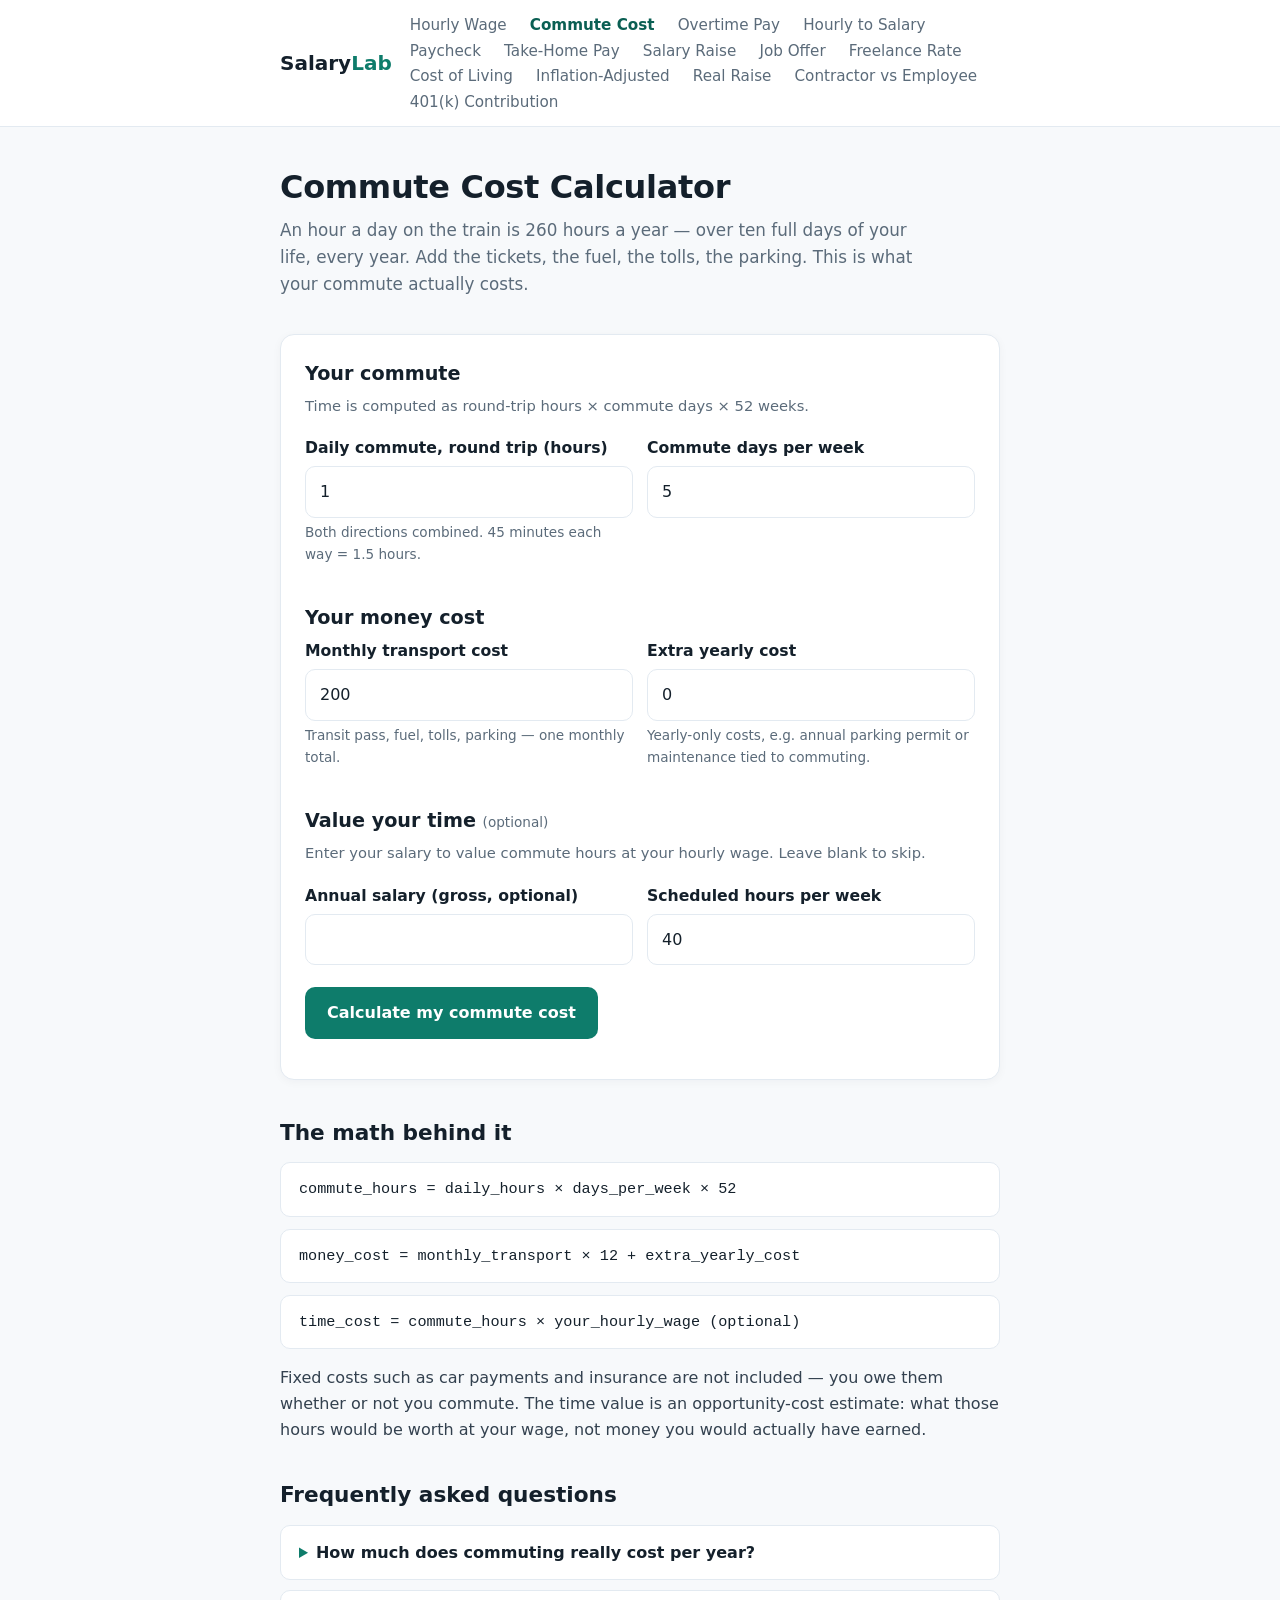
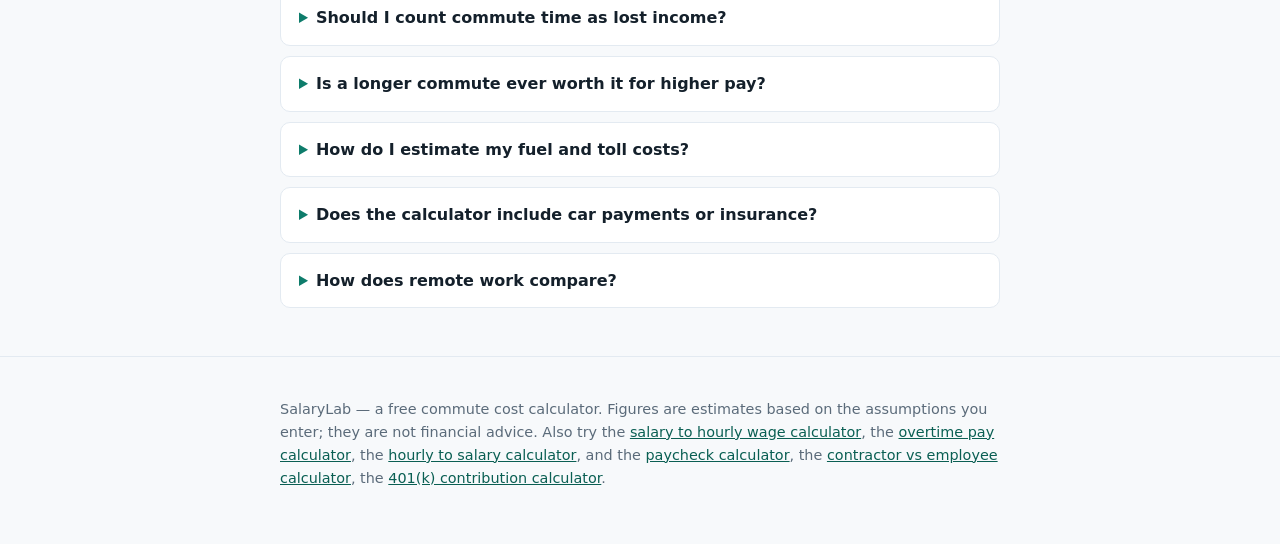
==== commit 64b9fa06: "deploy commute-cost/index.html" ====
--- a/commute-cost/index.html
+++ b/commute-cost/index.html
@@ -77,6 +77,7 @@
       <a href="/inflation-adjusted-salary">Inflation-Adjusted</a>
       <a href="/real-raise">Real Raise</a>
       <a href="/contractor-vs-employee">Contractor vs Employee</a>
+      <a href="/401k-contribution">401(k) Contribution</a>
     </nav>
   </div>
 </header>
@@ -181,7 +182,7 @@
 
 <footer class="site-footer">
   <div class="wrap">
-    <p>SalaryLab — a free commute cost calculator. Figures are estimates based on the assumptions you enter; they are not financial advice. Also try the <a href="/">salary to hourly wage calculator</a>, the <a href="/overtime-pay">overtime pay calculator</a>, the <a href="/hourly-to-salary">hourly to salary calculator</a>, and the <a href="/paycheck">paycheck calculator</a>, the <a href="/contractor-vs-employee">contractor vs employee calculator</a>.</p>
+    <p>SalaryLab — a free commute cost calculator. Figures are estimates based on the assumptions you enter; they are not financial advice. Also try the <a href="/">salary to hourly wage calculator</a>, the <a href="/overtime-pay">overtime pay calculator</a>, the <a href="/hourly-to-salary">hourly to salary calculator</a>, and the <a href="/paycheck">paycheck calculator</a>, the <a href="/contractor-vs-employee">contractor vs employee calculator</a>, the <a href="/401k-contribution">401(k) contribution calculator</a>.</p>
   </div>
 </footer>
 <script src="../app.js"></script>
